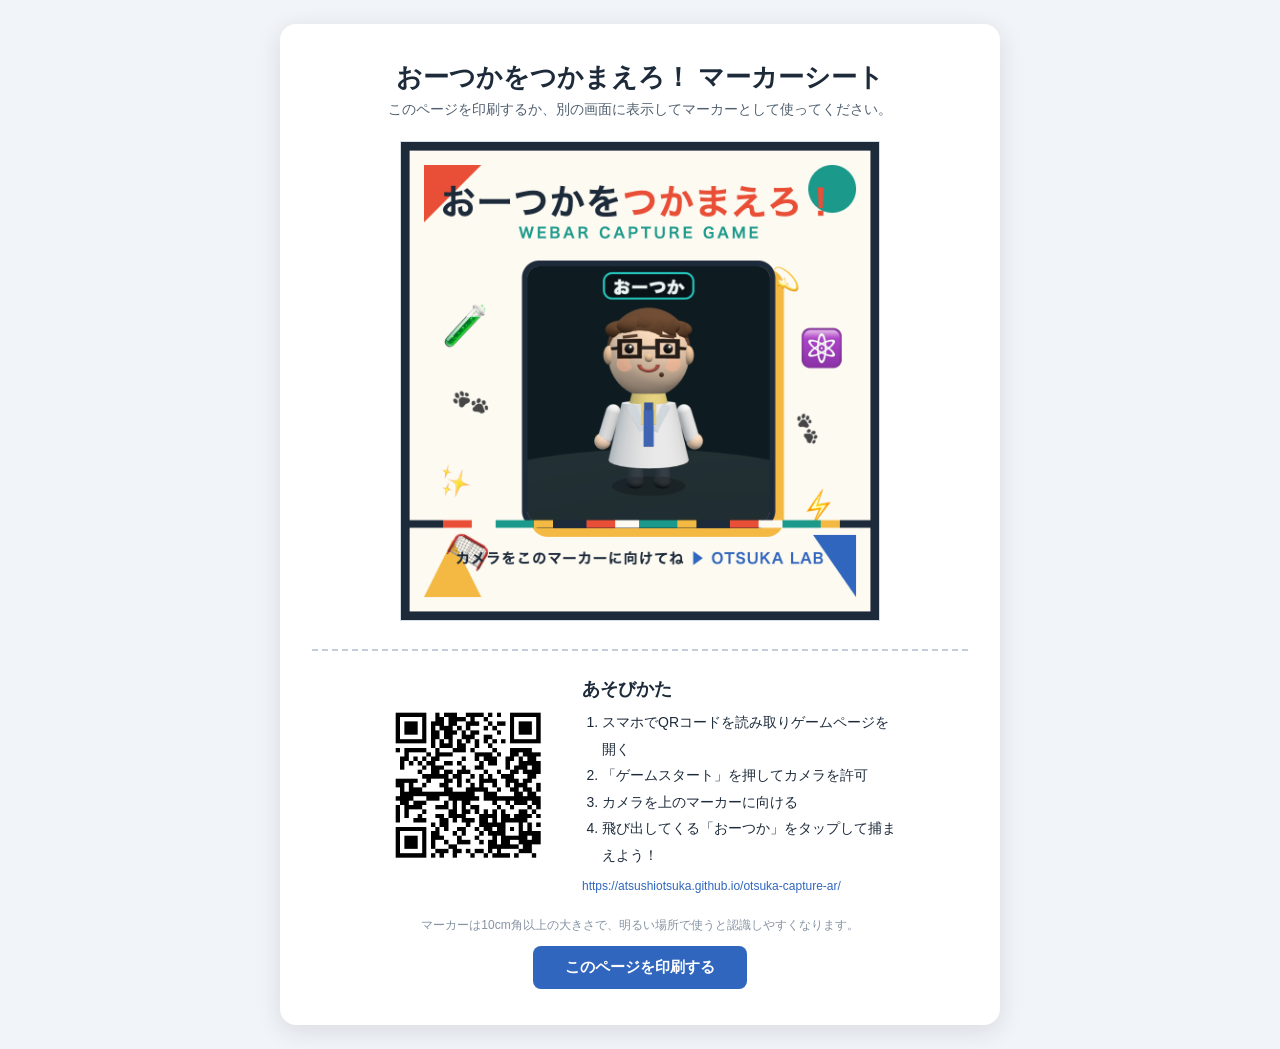
==== marker.html @ 226a857d "feat: オリジナルマーカー・QRコード・印刷用マーカーページを追加 - assets/marker.png: キャラ入りオリジナルマーカー画像（marker-design.htmlから生成） - " ====
<!doctype html>
<html lang="ja">
<head>
<meta charset="utf-8" />
<meta name="viewport" content="width=device-width, initial-scale=1" />
<title>マーカー印刷用ページ | おーつかをつかまえろ！</title>
<style>
  * { margin: 0; padding: 0; box-sizing: border-box; }
  body {
    font-family: "Hiragino Kaku Gothic ProN", "Hiragino Sans", sans-serif;
    background: #f1f4f8;
    color: #1d2a3a;
    display: flex;
    justify-content: center;
    padding: 24px 16px;
  }
  .sheet {
    background: #ffffff;
    max-width: 720px;
    width: 100%;
    padding: 36px 32px;
    border-radius: 16px;
    box-shadow: 0 6px 24px rgba(29, 42, 58, 0.12);
    text-align: center;
  }
  h1 { font-size: 26px; margin-bottom: 6px; }
  .lead { font-size: 14px; color: #51606f; margin-bottom: 22px; }
  .marker-img {
    width: 100%;
    max-width: 480px;
    border: 1px solid #d5dde6;
    display: block;
    margin: 0 auto 28px;
  }
  .play-row {
    display: flex;
    align-items: center;
    justify-content: center;
    gap: 24px;
    flex-wrap: wrap;
    border-top: 2px dashed #c4cedb;
    padding-top: 26px;
  }
  .qr-img { width: 180px; height: 180px; }
  .play-info { text-align: left; max-width: 320px; }
  .play-info h2 { font-size: 18px; margin-bottom: 8px; }
  .play-info ol { padding-left: 20px; font-size: 14px; line-height: 1.9; }
  .url {
    margin-top: 10px;
    font-size: 12px;
    color: #3066be;
    word-break: break-all;
  }
  .print-note { margin-top: 24px; font-size: 12px; color: #8593a3; }
  .print-button {
    margin-top: 12px;
    font-size: 15px;
    font-weight: 700;
    color: #fff;
    background: #3066be;
    border: none;
    border-radius: 8px;
    padding: 12px 32px;
    cursor: pointer;
  }
  @media print {
    body { background: #fff; padding: 0; }
    .sheet { box-shadow: none; border-radius: 0; max-width: none; }
    .print-button, .print-note { display: none; }
  }
</style>
</head>
<body>
  <div class="sheet">
    <h1>おーつかをつかまえろ！ マーカーシート</h1>
    <p class="lead">このページを印刷するか、別の画面に表示してマーカーとして使ってください。</p>

    <img class="marker-img" src="./assets/marker.png" alt="ARマーカー：おーつかをつかまえろ！" />

    <div class="play-row">
      <img class="qr-img" src="./assets/qr.png" alt="ゲームページへのQRコード" />
      <div class="play-info">
        <h2>あそびかた</h2>
        <ol>
          <li>スマホでQRコードを読み取りゲームページを開く</li>
          <li>「ゲームスタート」を押してカメラを許可</li>
          <li>カメラを上のマーカーに向ける</li>
          <li>飛び出してくる「おーつか」をタップして捕まえよう！</li>
        </ol>
        <p class="url">https://atsushiotsuka.github.io/otsuka-capture-ar/</p>
      </div>
    </div>

    <p class="print-note">マーカーは10cm角以上の大きさで、明るい場所で使うと認識しやすくなります。</p>
    <button class="print-button" type="button" onclick="window.print()">このページを印刷する</button>
  </div>
</body>
</html>
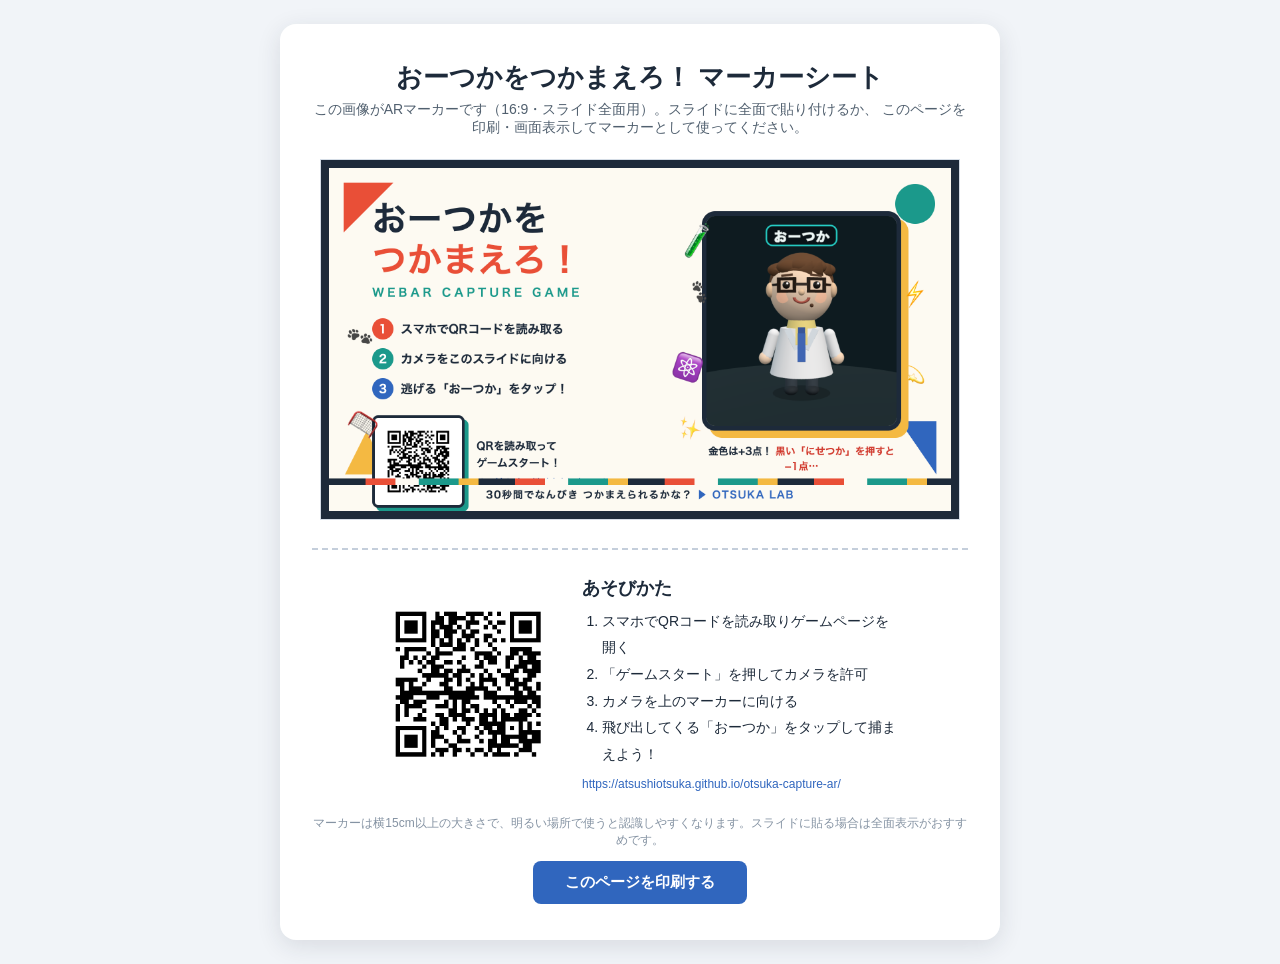
==== commit f154c3a5: "feat: ゴールデンおーつか・偽おーつか追加、30秒制、16:9スライド全面マーカー化 ゲーム: - ゴールデンおーつか: 7秒目から数秒おきに約3秒金色化。常にMAX_SPEEDで爆走、捕獲+3点" ====
--- a/marker.html
+++ b/marker.html
@@ -27,7 +27,7 @@
   .lead { font-size: 14px; color: #51606f; margin-bottom: 22px; }
   .marker-img {
     width: 100%;
-    max-width: 480px;
+    max-width: 640px;
     border: 1px solid #d5dde6;
     display: block;
     margin: 0 auto 28px;
@@ -73,9 +73,12 @@
 <body>
   <div class="sheet">
     <h1>おーつかをつかまえろ！ マーカーシート</h1>
-    <p class="lead">このページを印刷するか、別の画面に表示してマーカーとして使ってください。</p>
+    <p class="lead">
+      この画像がARマーカーです（16:9・スライド全面用）。スライドに全面で貼り付けるか、
+      このページを印刷・画面表示してマーカーとして使ってください。
+    </p>
 
-    <img class="marker-img" src="./assets/marker.png" alt="ARマーカー：おーつかをつかまえろ！" />
+    <img class="marker-img" src="./assets/marker-wide.png" alt="ARマーカー：おーつかをつかまえろ！（16:9スライド用）" />
 
     <div class="play-row">
       <img class="qr-img" src="./assets/qr.png" alt="ゲームページへのQRコード" />
@@ -91,7 +94,7 @@
       </div>
     </div>
 
-    <p class="print-note">マーカーは10cm角以上の大きさで、明るい場所で使うと認識しやすくなります。</p>
+    <p class="print-note">マーカーは横15cm以上の大きさで、明るい場所で使うと認識しやすくなります。スライドに貼る場合は全面表示がおすすめです。</p>
     <button class="print-button" type="button" onclick="window.print()">このページを印刷する</button>
   </div>
 </body>
